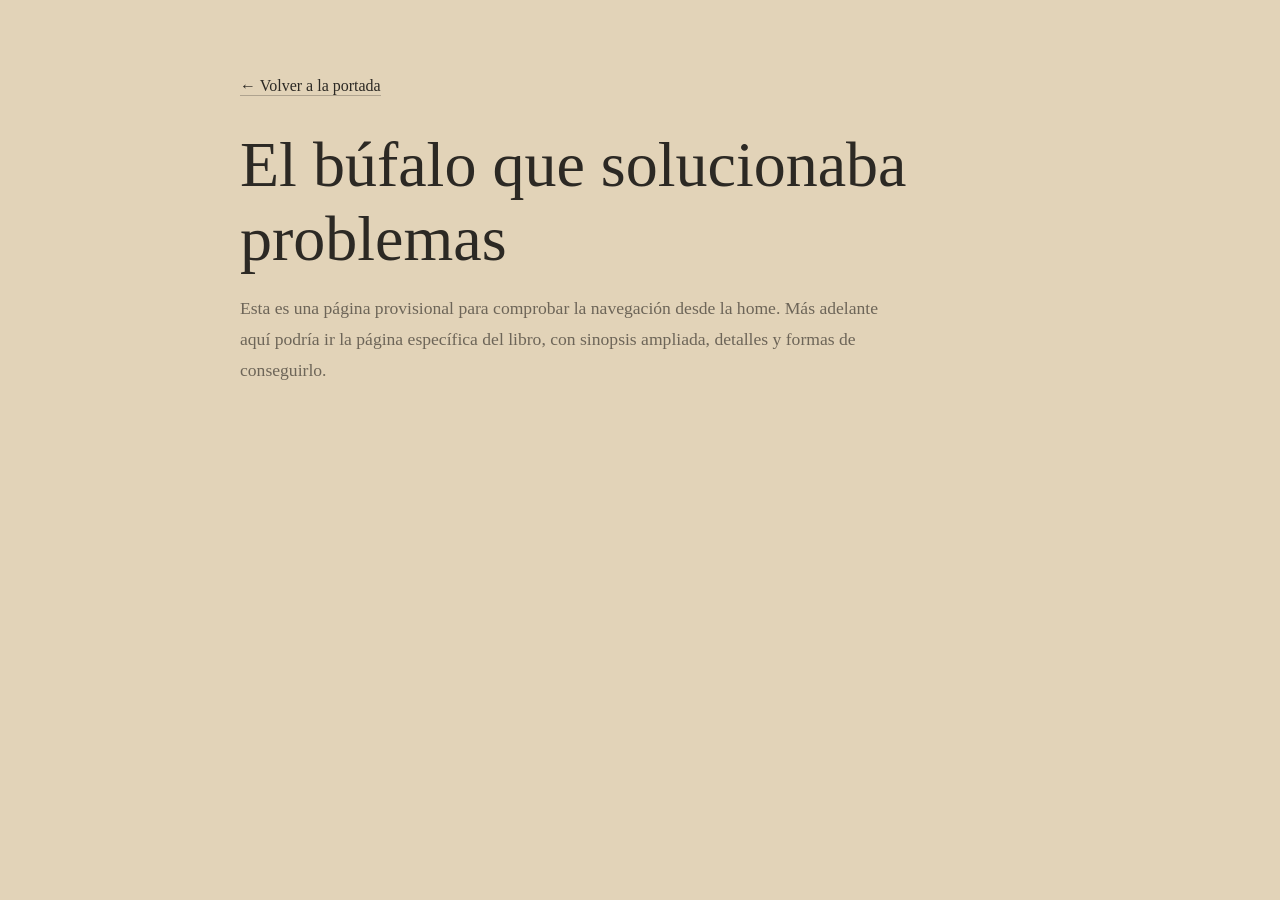
==== danielgrau-libro.html @ 7014c829 "Add files via upload" ====
<!doctype html>
<html lang="es">
<head>
  <meta charset="utf-8">
  <meta name="viewport" content="width=device-width, initial-scale=1">
  <title>El búfalo que solucionaba problemas — Página provisional</title>
  <style>
    :root { --paper: #e2d3b8; --ink: #2c2924; --ink-soft: #6d6558; --line: rgba(44,41,36,.18); }
    * { box-sizing: border-box; }
    body { margin: 0; font-family: Georgia, "Times New Roman", serif; color: var(--ink); background: var(--paper); }
    main { max-width: 54rem; margin: 0 auto; padding: clamp(2rem, 6vw, 5rem) clamp(1.25rem, 4vw, 2rem) 5rem; }
    h1 { font-size: clamp(2.4rem, 5vw, 4.2rem); font-weight: 500; margin: 0 0 1rem; }
    p { font-size: 1.1rem; line-height: 1.75; color: var(--ink-soft); max-width: 42rem; }
    a { color: var(--ink); }
    .back { display: inline-block; margin-bottom: 2rem; text-decoration: none; border-bottom: 1px solid rgba(44,41,36,.28); }
  </style>
</head>
<body>
  <main>
    <a class="back" href="danielgrau-home-preview-v16-libro.html#libro">← Volver a la portada</a>
    <h1>El búfalo que solucionaba problemas</h1>
    <p>Esta es una página provisional para comprobar la navegación desde la home. Más adelante aquí podría ir la página específica del libro, con sinopsis ampliada, detalles y formas de conseguirlo.</p>
  </main>
</body>
</html>
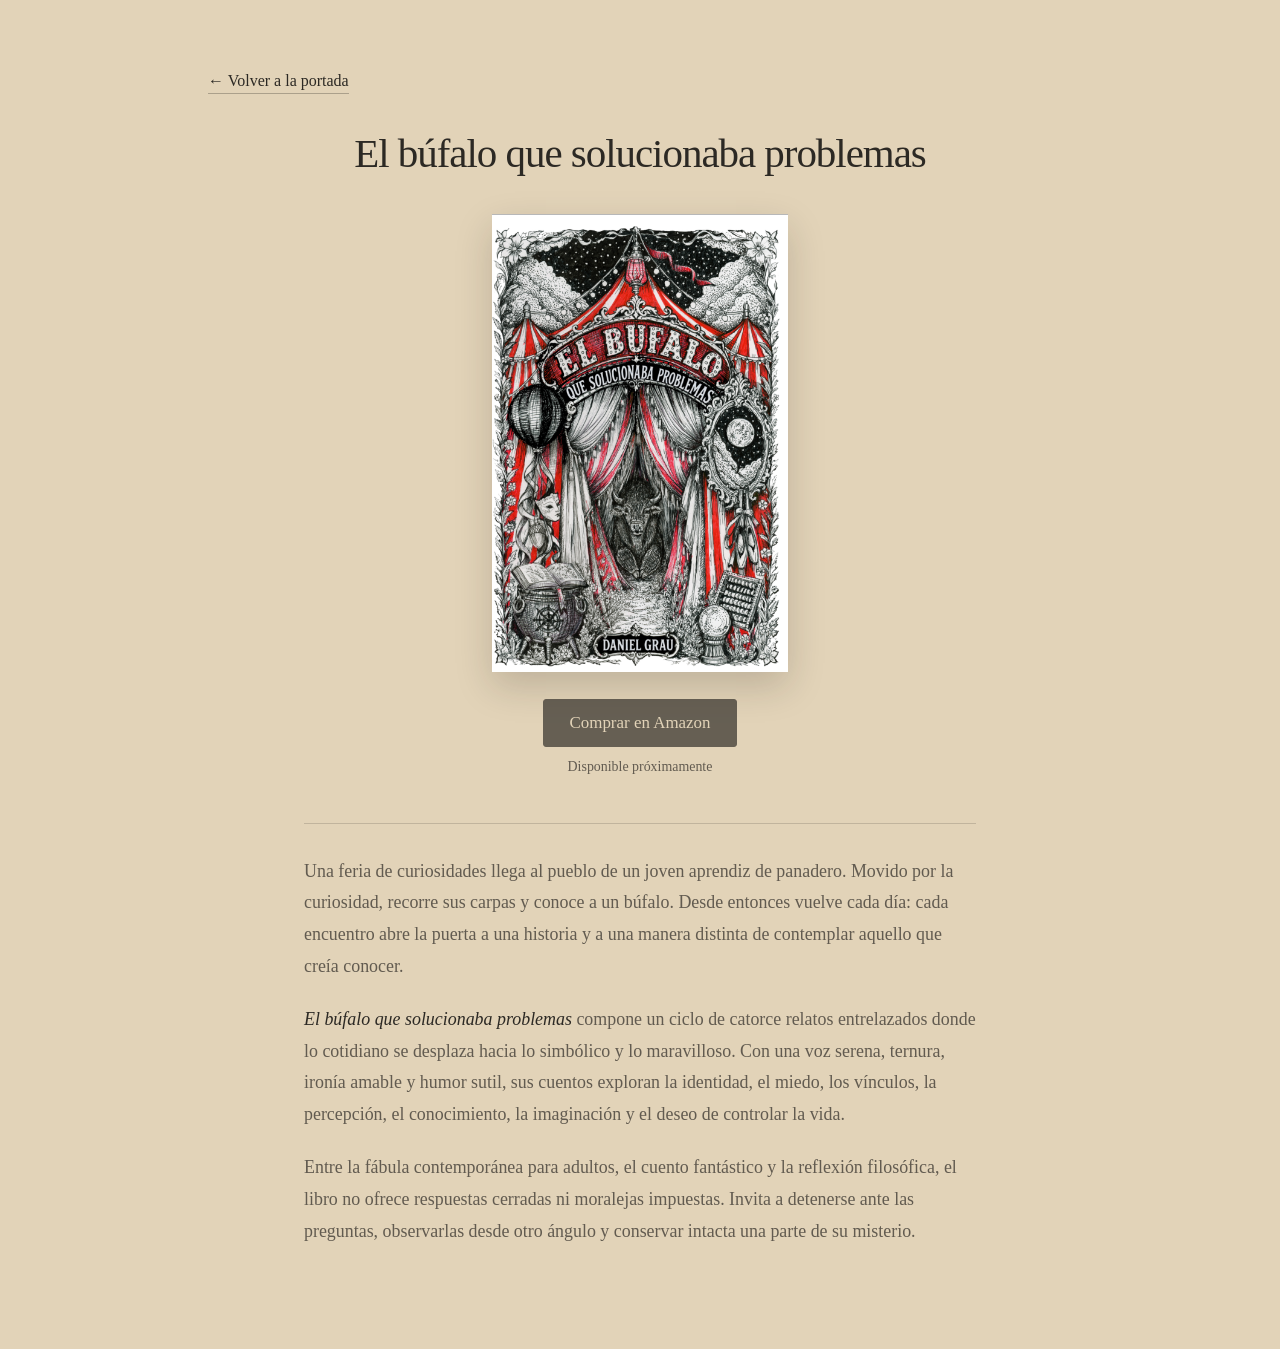
==== commit b117fd61: "Build editorial book page with cover, KDP placeholder and approved synopsis" ====
--- a/danielgrau-libro.html
+++ b/danielgrau-libro.html
@@ -3,23 +3,65 @@
 <head>
   <meta charset="utf-8">
   <meta name="viewport" content="width=device-width, initial-scale=1">
-  <title>El búfalo que solucionaba problemas — Página provisional</title>
+  <meta name="description" content="El búfalo que solucionaba problemas, de Daniel Grau. Catorce relatos entrelazados entre la fábula, la fantasía y la reflexión filosófica.">
+  <title>El búfalo que solucionaba problemas — Daniel Grau</title>
   <style>
-    :root { --paper: #e2d3b8; --ink: #2c2924; --ink-soft: #6d6558; --line: rgba(44,41,36,.18); }
-    * { box-sizing: border-box; }
-    body { margin: 0; font-family: Georgia, "Times New Roman", serif; color: var(--ink); background: var(--paper); }
-    main { max-width: 54rem; margin: 0 auto; padding: clamp(2rem, 6vw, 5rem) clamp(1.25rem, 4vw, 2rem) 5rem; }
-    h1 { font-size: clamp(2.4rem, 5vw, 4.2rem); font-weight: 500; margin: 0 0 1rem; }
-    p { font-size: 1.1rem; line-height: 1.75; color: var(--ink-soft); max-width: 42rem; }
-    a { color: var(--ink); }
-    .back { display: inline-block; margin-bottom: 2rem; text-decoration: none; border-bottom: 1px solid rgba(44,41,36,.28); }
+    :root { --paper:#e2d3b8; --ink:#2c2924; --ink-soft:#625b50; --line:rgba(44,41,36,.18); }
+    * { box-sizing:border-box; }
+    body { margin:0; color:var(--ink); background:var(--paper); font-family:Georgia,"Times New Roman",serif; }
+    main { width:min(100%,58rem); margin:0 auto; padding:clamp(2rem,6vw,4.5rem) clamp(1.25rem,4vw,2rem) 5rem; }
+    a { color:inherit; }
+    .back { display:inline-block; margin-bottom:2.2rem; text-decoration:none; border-bottom:1px solid rgba(44,41,36,.3); padding-bottom:.2rem; }
+    h1 { font-size:clamp(1.85rem,3.2vw,2.75rem); font-weight:400; line-height:1.18; letter-spacing:-.025em; text-align:center; max-width:17em; margin:0 auto 2.3rem; text-wrap:balance; }
+    .cover { width:min(100%,18.5rem); min-height:17rem; margin:0 auto 1.7rem; display:flex; justify-content:center; align-items:center; }
+    .cover img { display:block; width:100%; height:auto; box-shadow:0 14px 35px rgba(27,24,19,.18); }
+    .cover-placeholder { font-size:.95rem; text-align:center; color:var(--ink-soft); }
+    .action { text-align:center; margin-bottom:3rem; }
+    .amazon { display:inline-block; padding:.8rem 1.6rem; border:1px solid var(--ink); border-radius:3px; background:var(--ink); color:var(--paper); text-decoration:none; font-family:Georgia,"Times New Roman",serif; font-size:1.06rem; }
+    .amazon[aria-disabled="true"] { opacity:.68; cursor:default; }
+    .availability { display:block; font-size:.87rem; color:var(--ink-soft); margin-top:.75rem; }
+    .description { max-width:42rem; margin:0 auto; border-top:1px solid var(--line); padding-top:2rem; }
+    .description p { margin:0 0 1.35rem; color:var(--ink-soft); font-size:clamp(1.03rem,2vw,1.12rem); line-height:1.77; }
+    .description em { color:var(--ink); }
+    @media(max-width:600px) { .back { margin-bottom:1.8rem; } h1 { margin-bottom:2rem; } .cover { width:min(67vw,16rem); min-height:12rem; } .action { margin-bottom:2.4rem; } }
   </style>
 </head>
 <body>
   <main>
-    <a class="back" href="danielgrau-home-preview-v16-libro.html#libro">← Volver a la portada</a>
+    <a class="back" href="index.html#libro">← Volver a la portada</a>
     <h1>El búfalo que solucionaba problemas</h1>
-    <p>Esta es una página provisional para comprobar la navegación desde la home. Más adelante aquí podría ir la página específica del libro, con sinopsis ampliada, detalles y formas de conseguirlo.</p>
+    <figure class="cover" id="cover">
+      <span class="cover-placeholder">Portada de <em>El búfalo que solucionaba problemas</em></span>
+    </figure>
+    <div class="action">
+      <!-- Cuando KDP esté publicado, añadir href="URL_REAL_DE_AMAZON" y retirar aria-disabled. -->
+      <a class="amazon" aria-disabled="true">Comprar en Amazon</a>
+      <span class="availability">Disponible próximamente</span>
+    </div>
+    <section class="description" aria-label="Sobre el libro">
+      <p>Una feria de curiosidades llega al pueblo de un joven aprendiz de panadero. Movido por la curiosidad, recorre sus carpas y conoce a un búfalo. Desde entonces vuelve cada día: cada encuentro abre la puerta a una historia y a una manera distinta de contemplar aquello que creía conocer.</p>
+      <p><em>El búfalo que solucionaba problemas</em> compone un ciclo de catorce relatos entrelazados donde lo cotidiano se desplaza hacia lo simbólico y lo maravilloso. Con una voz serena, ternura, ironía amable y humor sutil, sus cuentos exploran la identidad, el miedo, los vínculos, la percepción, el conocimiento, la imaginación y el deseo de controlar la vida.</p>
+      <p>Entre la fábula contemporánea para adultos, el cuento fantástico y la reflexión filosófica, el libro no ofrece respuestas cerradas ni moralejas impuestas. Invita a detenerse ante las preguntas, observarlas desde otro ángulo y conservar intacta una parte de su misterio.</p>
+    </section>
   </main>
+  <script>
+    // Reutiliza la portada que ya contiene la página principal.
+    // Cuando exista un archivo de imagen autónomo, sustituir por un <img src="...">.
+    (async function () {
+      try {
+        const response = await fetch('index.html');
+        if (!response.ok) throw new Error('No se pudo leer la portada');
+        const html = await response.text();
+        const doc = new DOMParser().parseFromString(html,'text/html');
+        const existing = doc.querySelector('.book-cover img');
+        if (!existing || !existing.getAttribute('src')) return;
+        const img = document.createElement('img');
+        img.src = existing.getAttribute('src');
+        img.alt = 'Portada de El búfalo que solucionaba problemas';
+        img.decoding = 'async';
+        img.onload = function () { document.getElementById('cover').replaceChildren(img); };
+      } catch (error) { console.warn('No se ha podido cargar la portada', error); }
+    })();
+  </script>
 </body>
 </html>
